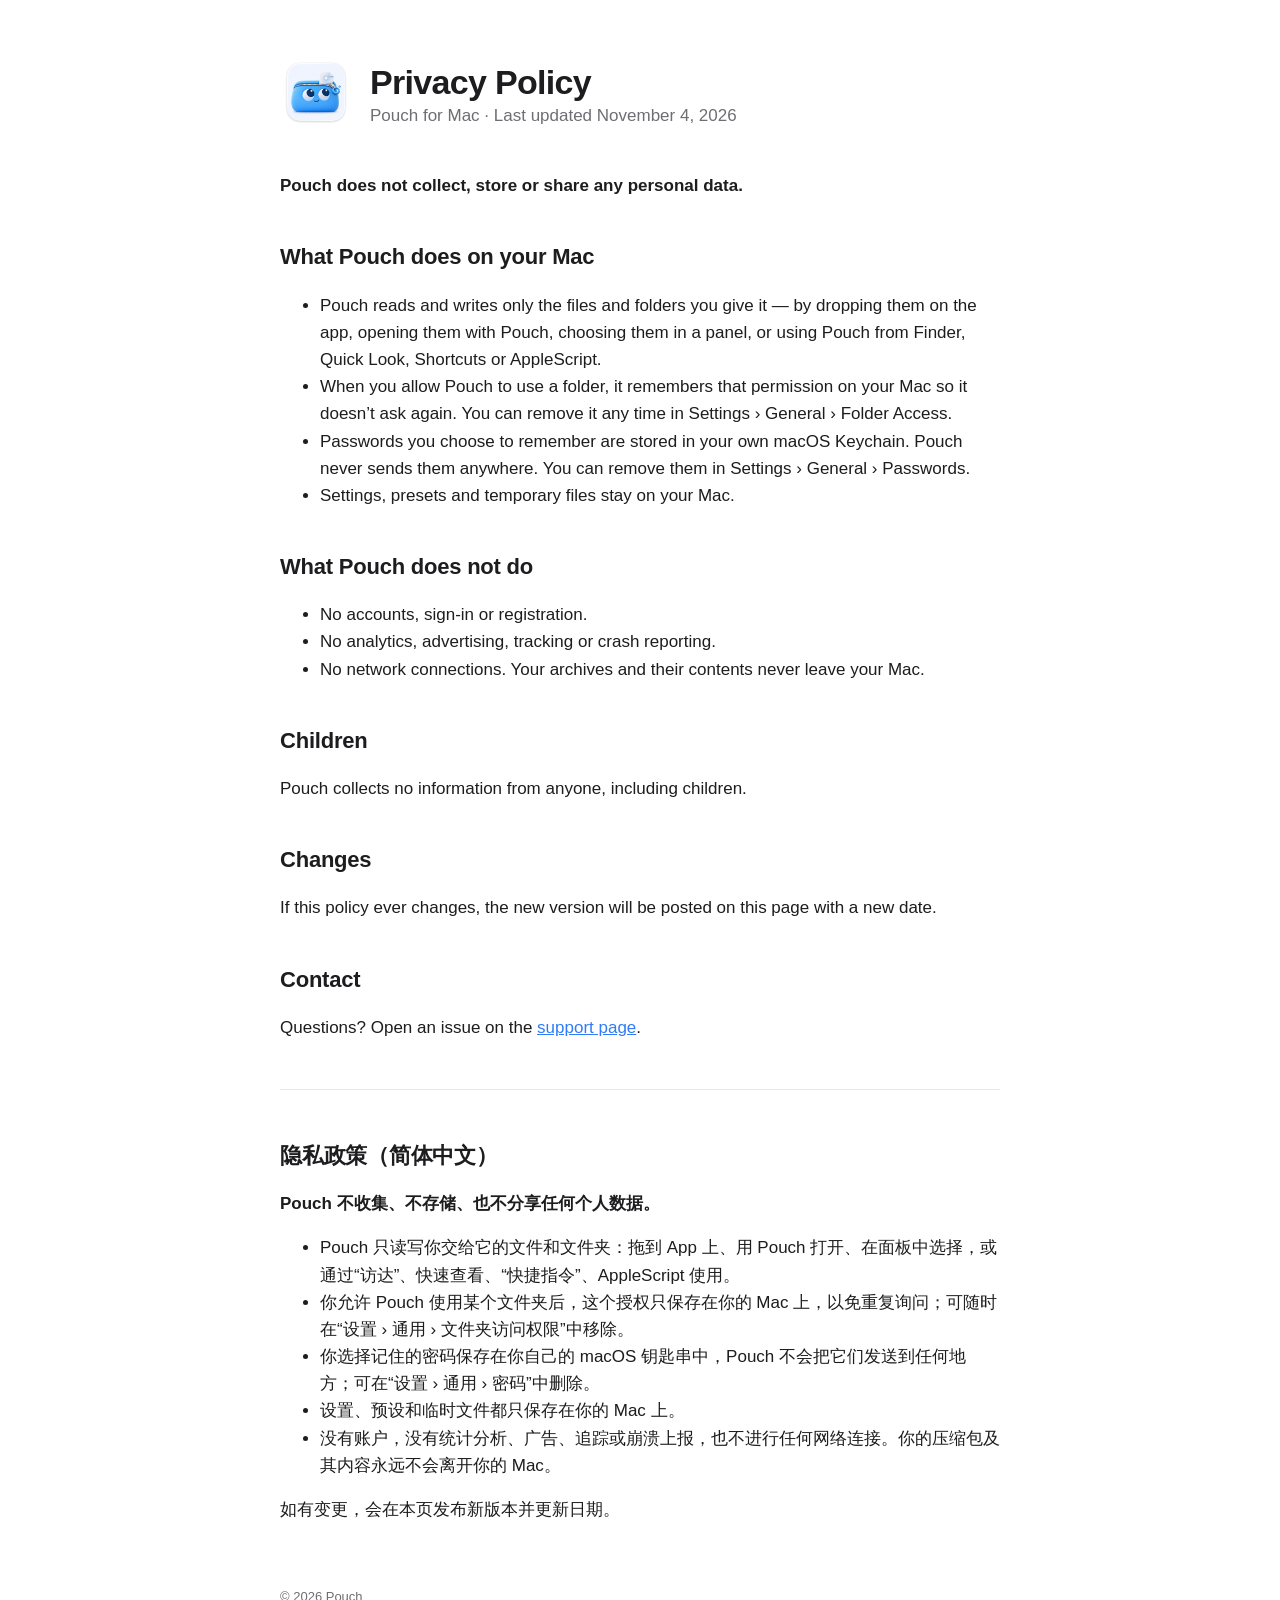
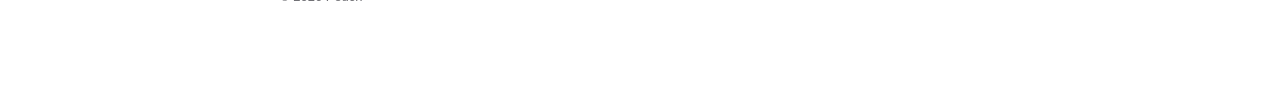
==== privacy/index.html @ 8471771e "Pouch website: home, privacy policy, support Co-Authored-By: Claude Opus 5.5 <noreply@anthropic.com>" ====
<!doctype html>
<html lang="en">
<head>
<meta charset="utf-8">
<meta name="viewport" content="width=device-width, initial-scale=1">
<title>Pouch Privacy Policy</title>
<link rel="icon" href="../icon.png">
<link rel="stylesheet" href="../style.css">
</head>
<body>
<main>
  <header>
    <a href="../"><img src="../icon.png" alt="Pouch app icon"></a>
    <div>
      <h1>Privacy Policy</h1>
      <div class="muted">Pouch for Mac · Last updated November 4, 2026</div>
    </div>
  </header>

  <p><strong>Pouch does not collect, store or share any personal data.</strong></p>

  <h2>What Pouch does on your Mac</h2>
  <ul>
    <li>Pouch reads and writes only the files and folders you give it — by dropping them on the app, opening them with Pouch, choosing them in a panel, or using Pouch from Finder, Quick Look, Shortcuts or AppleScript.</li>
    <li>When you allow Pouch to use a folder, it remembers that permission on your Mac so it doesn’t ask again. You can remove it any time in Settings › General › Folder Access.</li>
    <li>Passwords you choose to remember are stored in your own macOS Keychain. Pouch never sends them anywhere. You can remove them in Settings › General › Passwords.</li>
    <li>Settings, presets and temporary files stay on your Mac.</li>
  </ul>

  <h2>What Pouch does not do</h2>
  <ul>
    <li>No accounts, sign-in or registration.</li>
    <li>No analytics, advertising, tracking or crash reporting.</li>
    <li>No network connections. Your archives and their contents never leave your Mac.</li>
  </ul>

  <h2>Children</h2>
  <p>Pouch collects no information from anyone, including children.</p>

  <h2>Changes</h2>
  <p>If this policy ever changes, the new version will be posted on this page with a new date.</p>

  <h2>Contact</h2>
  <p>Questions? Open an issue on the <a href="../support/">support page</a>.</p>

  <section class="lang" lang="zh-Hans">
    <h2>隐私政策（简体中文）</h2>
    <p><strong>Pouch 不收集、不存储、也不分享任何个人数据。</strong></p>
    <ul>
      <li>Pouch 只读写你交给它的文件和文件夹：拖到 App 上、用 Pouch 打开、在面板中选择，或通过“访达”、快速查看、“快捷指令”、AppleScript 使用。</li>
      <li>你允许 Pouch 使用某个文件夹后，这个授权只保存在你的 Mac 上，以免重复询问；可随时在“设置 › 通用 › 文件夹访问权限”中移除。</li>
      <li>你选择记住的密码保存在你自己的 macOS 钥匙串中，Pouch 不会把它们发送到任何地方；可在“设置 › 通用 › 密码”中删除。</li>
      <li>设置、预设和临时文件都只保存在你的 Mac 上。</li>
      <li>没有账户，没有统计分析、广告、追踪或崩溃上报，也不进行任何网络连接。你的压缩包及其内容永远不会离开你的 Mac。</li>
    </ul>
    <p>如有变更，会在本页发布新版本并更新日期。</p>
  </section>

  <footer>© 2026 Pouch</footer>
</main>
</body>
</html>
---- style.css ----
:root {
  --bg: #ffffff;
  --text: #1d1d1f;
  --muted: #6e6e73;
  --line: #e5e5ea;
  --card: #f5f7fb;
  --accent: #2f7cf6;
}
@media (prefers-color-scheme: dark) {
  :root:not([data-theme="light"]) {
    --bg: #111114;
    --text: #f5f5f7;
    --muted: #a1a1a6;
    --line: #2c2c31;
    --card: #1b1c21;
    --accent: #5a9bff;
  }
}
* { box-sizing: border-box; }
body {
  margin: 0;
  background: var(--bg);
  color: var(--text);
  font: 17px/1.6 -apple-system, BlinkMacSystemFont, "SF Pro Text", "PingFang SC", "Hiragino Sans", "Helvetica Neue", sans-serif;
  -webkit-font-smoothing: antialiased;
}
main { max-width: 760px; margin: 0 auto; padding: 56px 20px 80px; }
header { display: flex; align-items: center; gap: 18px; margin-bottom: 36px; }
header img { width: 72px; height: 72px; }
header a { color: inherit; text-decoration: none; }
h1 { font-size: 34px; line-height: 1.15; margin: 0; letter-spacing: -0.02em; }
h2 { font-size: 22px; margin: 40px 0 10px; letter-spacing: -0.01em; }
h3 { font-size: 17px; margin: 24px 0 6px; }
p, li { color: var(--text); }
.muted { color: var(--muted); }
a { color: var(--accent); }
.card { background: var(--card); border: 1px solid var(--line); border-radius: 18px; padding: 22px 24px; margin: 18px 0; }
.lang { border-top: 1px solid var(--line); margin-top: 48px; padding-top: 8px; }
nav { display: flex; gap: 18px; flex-wrap: wrap; font-size: 15px; margin-top: 6px; }
footer { margin-top: 64px; font-size: 13px; color: var(--muted); }
code { font: 14px ui-monospace, "SF Mono", Menlo, monospace; background: var(--card); padding: 1px 5px; border-radius: 5px; }
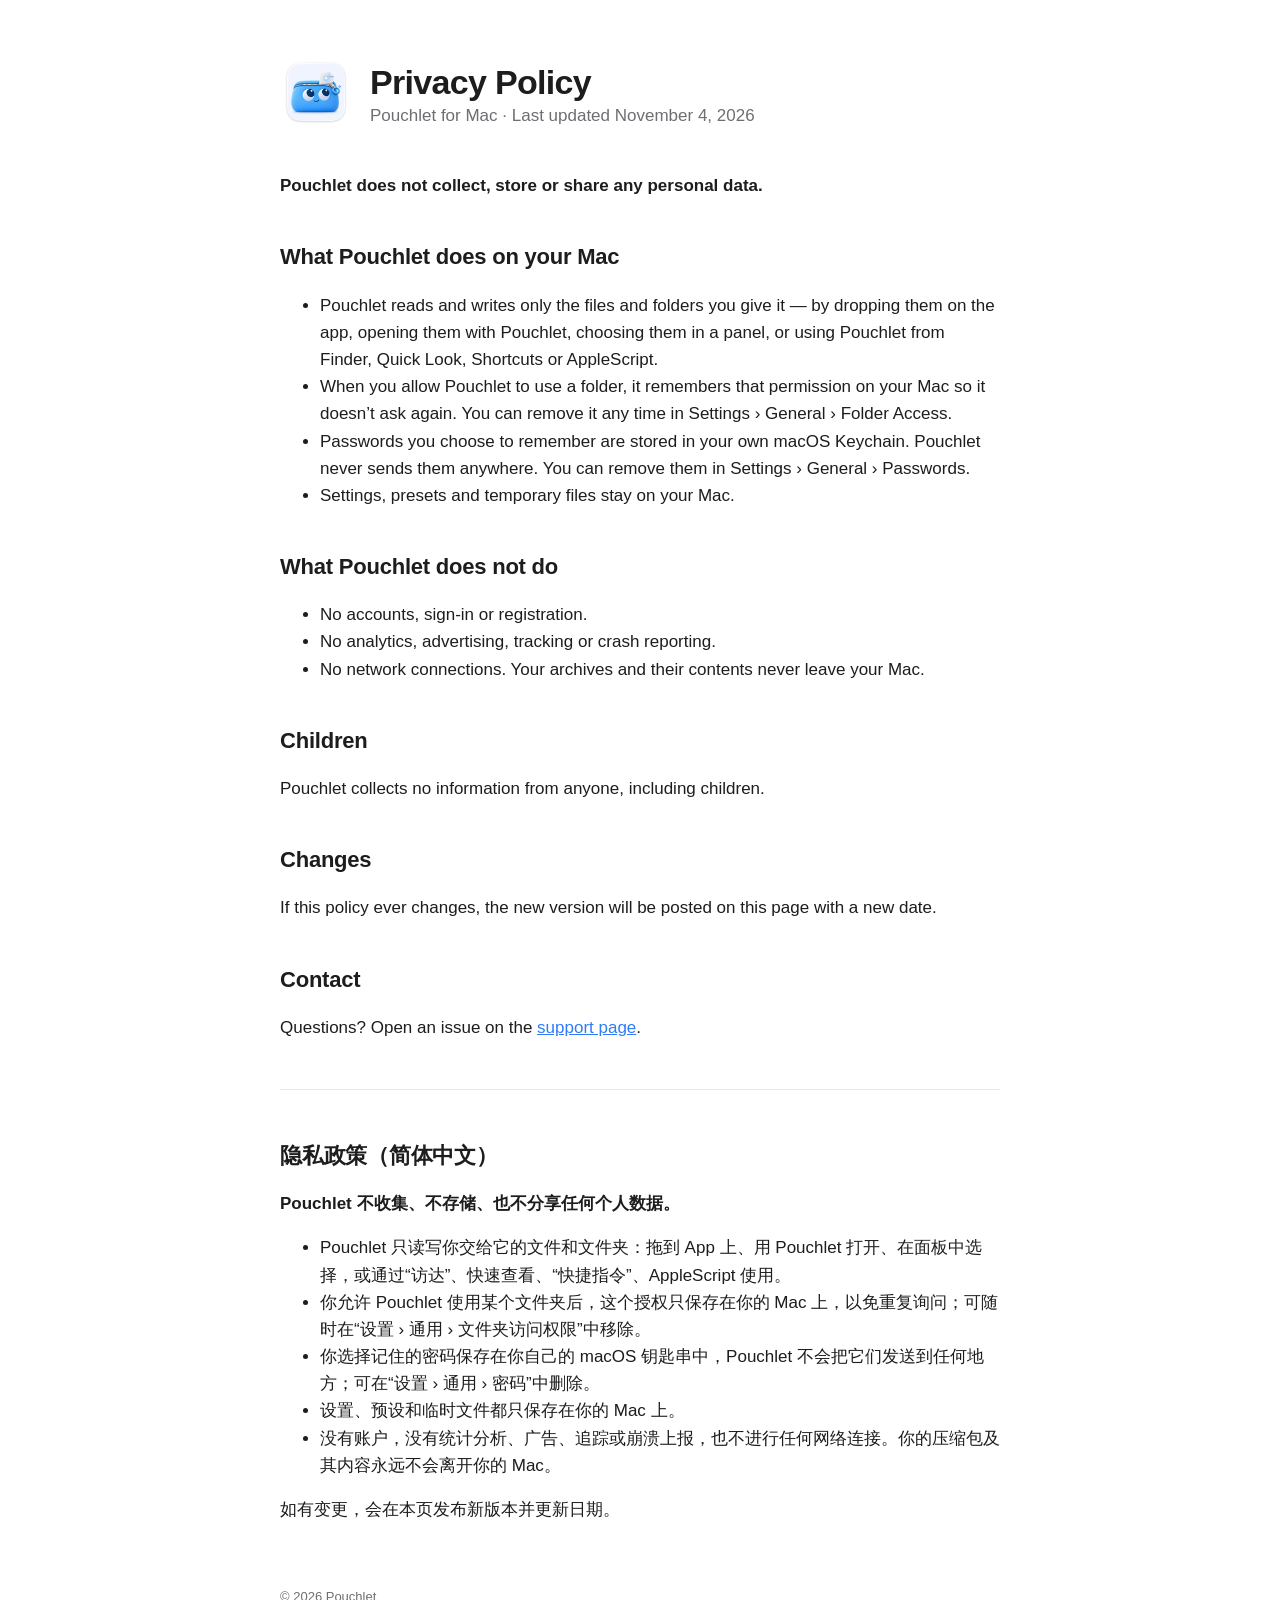
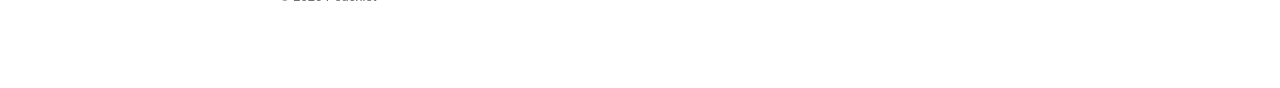
==== commit 647b1937: "Rename to Pouchlet Co-Authored-By: Claude Opus 5.5 <noreply@anthropic.com>" ====
--- a/privacy/index.html
+++ b/privacy/index.html
@@ -3,31 +3,31 @@
 <head>
 <meta charset="utf-8">
 <meta name="viewport" content="width=device-width, initial-scale=1">
-<title>Pouch Privacy Policy</title>
+<title>Pouchlet Privacy Policy</title>
 <link rel="icon" href="../icon.png">
 <link rel="stylesheet" href="../style.css">
 </head>
 <body>
 <main>
   <header>
-    <a href="../"><img src="../icon.png" alt="Pouch app icon"></a>
+    <a href="../"><img src="../icon.png" alt="Pouchlet app icon"></a>
     <div>
       <h1>Privacy Policy</h1>
-      <div class="muted">Pouch for Mac · Last updated November 4, 2026</div>
+      <div class="muted">Pouchlet for Mac · Last updated November 4, 2026</div>
     </div>
   </header>
 
-  <p><strong>Pouch does not collect, store or share any personal data.</strong></p>
+  <p><strong>Pouchlet does not collect, store or share any personal data.</strong></p>
 
-  <h2>What Pouch does on your Mac</h2>
+  <h2>What Pouchlet does on your Mac</h2>
   <ul>
-    <li>Pouch reads and writes only the files and folders you give it — by dropping them on the app, opening them with Pouch, choosing them in a panel, or using Pouch from Finder, Quick Look, Shortcuts or AppleScript.</li>
-    <li>When you allow Pouch to use a folder, it remembers that permission on your Mac so it doesn’t ask again. You can remove it any time in Settings › General › Folder Access.</li>
-    <li>Passwords you choose to remember are stored in your own macOS Keychain. Pouch never sends them anywhere. You can remove them in Settings › General › Passwords.</li>
+    <li>Pouchlet reads and writes only the files and folders you give it — by dropping them on the app, opening them with Pouchlet, choosing them in a panel, or using Pouchlet from Finder, Quick Look, Shortcuts or AppleScript.</li>
+    <li>When you allow Pouchlet to use a folder, it remembers that permission on your Mac so it doesn’t ask again. You can remove it any time in Settings › General › Folder Access.</li>
+    <li>Passwords you choose to remember are stored in your own macOS Keychain. Pouchlet never sends them anywhere. You can remove them in Settings › General › Passwords.</li>
     <li>Settings, presets and temporary files stay on your Mac.</li>
   </ul>
 
-  <h2>What Pouch does not do</h2>
+  <h2>What Pouchlet does not do</h2>
   <ul>
     <li>No accounts, sign-in or registration.</li>
     <li>No analytics, advertising, tracking or crash reporting.</li>
@@ -35,7 +35,7 @@
   </ul>
 
   <h2>Children</h2>
-  <p>Pouch collects no information from anyone, including children.</p>
+  <p>Pouchlet collects no information from anyone, including children.</p>
 
   <h2>Changes</h2>
   <p>If this policy ever changes, the new version will be posted on this page with a new date.</p>
@@ -45,18 +45,18 @@
 
   <section class="lang" lang="zh-Hans">
     <h2>隐私政策（简体中文）</h2>
-    <p><strong>Pouch 不收集、不存储、也不分享任何个人数据。</strong></p>
+    <p><strong>Pouchlet 不收集、不存储、也不分享任何个人数据。</strong></p>
     <ul>
-      <li>Pouch 只读写你交给它的文件和文件夹：拖到 App 上、用 Pouch 打开、在面板中选择，或通过“访达”、快速查看、“快捷指令”、AppleScript 使用。</li>
-      <li>你允许 Pouch 使用某个文件夹后，这个授权只保存在你的 Mac 上，以免重复询问；可随时在“设置 › 通用 › 文件夹访问权限”中移除。</li>
-      <li>你选择记住的密码保存在你自己的 macOS 钥匙串中，Pouch 不会把它们发送到任何地方；可在“设置 › 通用 › 密码”中删除。</li>
+      <li>Pouchlet 只读写你交给它的文件和文件夹：拖到 App 上、用 Pouchlet 打开、在面板中选择，或通过“访达”、快速查看、“快捷指令”、AppleScript 使用。</li>
+      <li>你允许 Pouchlet 使用某个文件夹后，这个授权只保存在你的 Mac 上，以免重复询问；可随时在“设置 › 通用 › 文件夹访问权限”中移除。</li>
+      <li>你选择记住的密码保存在你自己的 macOS 钥匙串中，Pouchlet 不会把它们发送到任何地方；可在“设置 › 通用 › 密码”中删除。</li>
       <li>设置、预设和临时文件都只保存在你的 Mac 上。</li>
       <li>没有账户，没有统计分析、广告、追踪或崩溃上报，也不进行任何网络连接。你的压缩包及其内容永远不会离开你的 Mac。</li>
     </ul>
     <p>如有变更，会在本页发布新版本并更新日期。</p>
   </section>
 
-  <footer>© 2026 Pouch</footer>
+  <footer>© 2026 Pouchlet</footer>
 </main>
 </body>
 </html>
